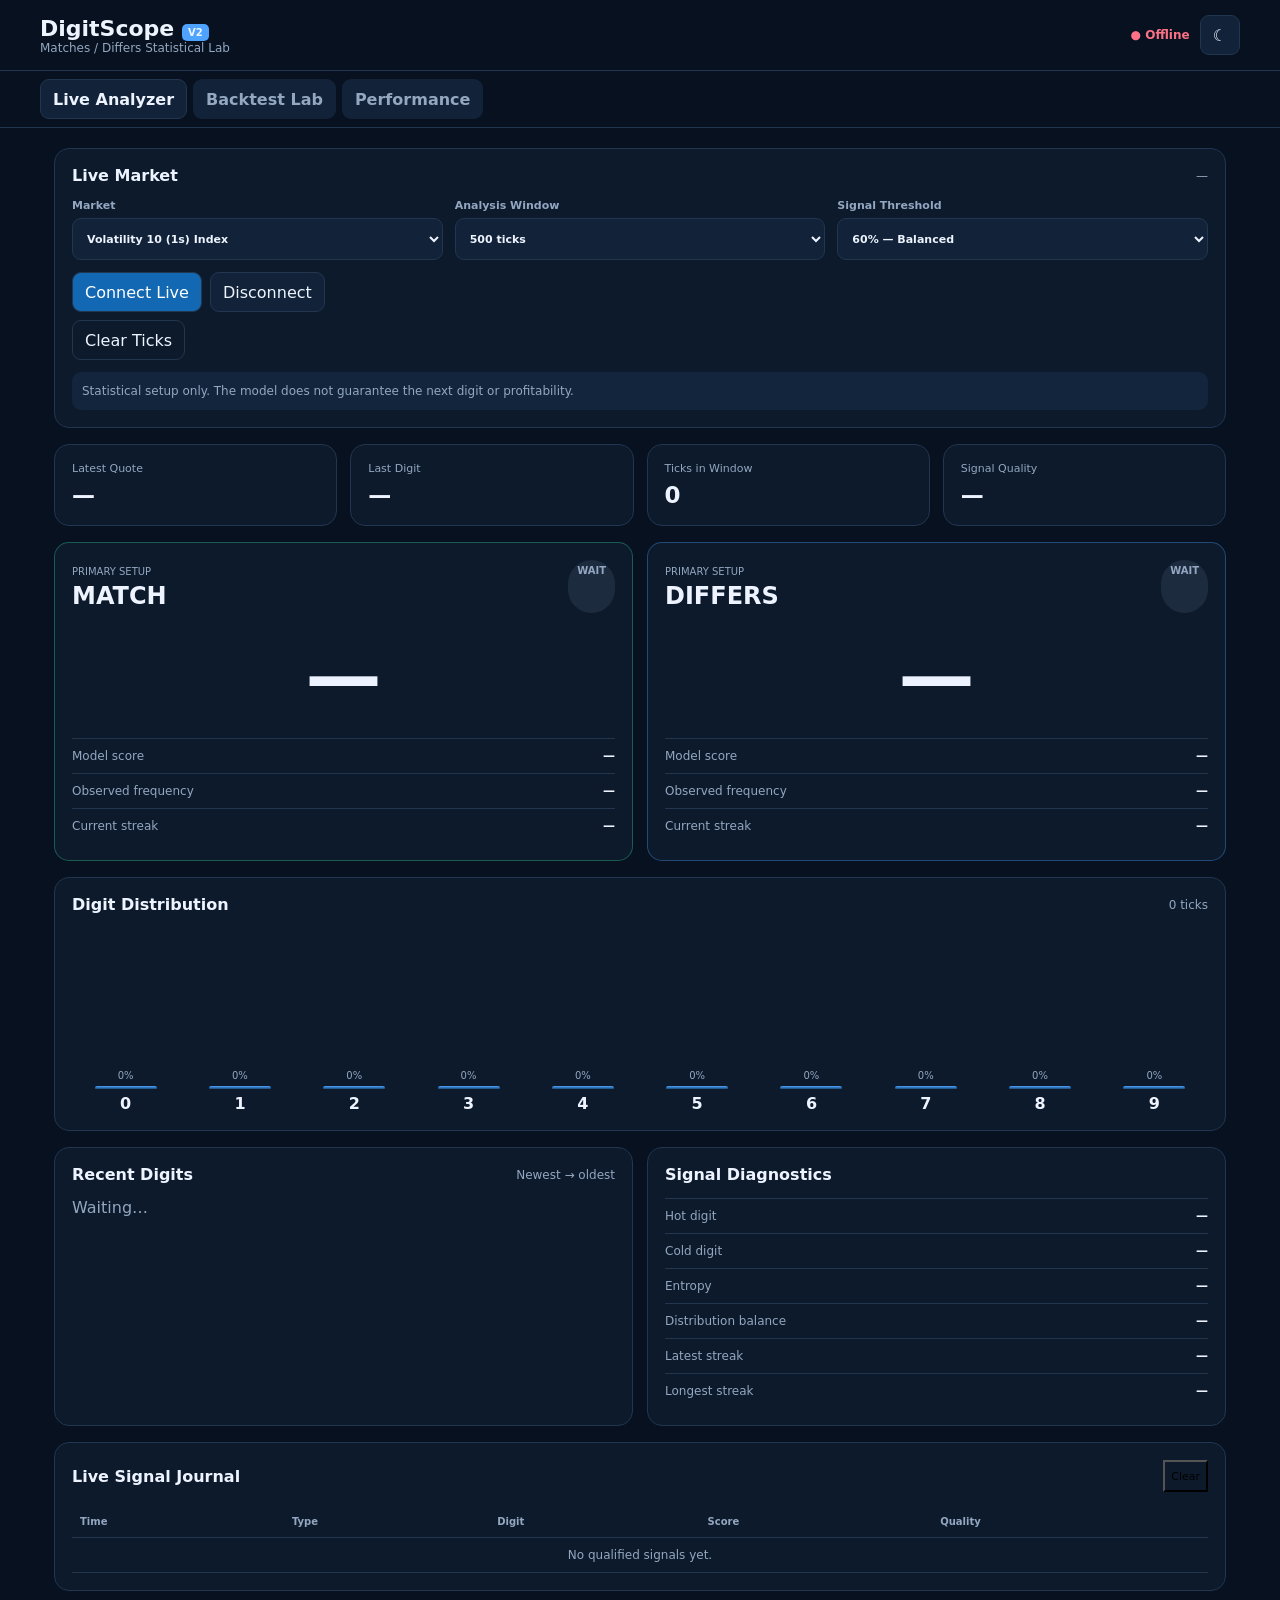
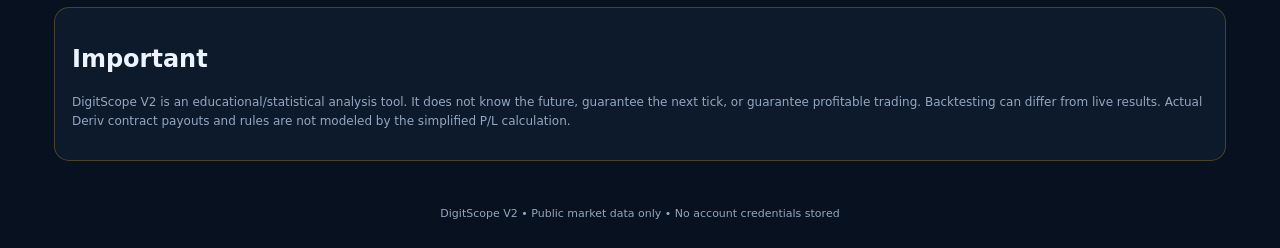
==== index.html @ 933c871c "Add files via upload" ====
<!doctype html>
<html lang="en">
<head>
<meta charset="utf-8"><meta name="viewport" content="width=device-width,initial-scale=1">
<meta name="theme-color" content="#07111f">
<link rel="manifest" href="manifest.json"><link rel="stylesheet" href="style.css">
<title>DigitScope V2 — Matches/Differs Lab</title>
</head>
<body>
<header class="topbar"><div><div class="brand">DigitScope <span>V2</span></div><div class="subtitle">Matches / Differs Statistical Lab</div></div><div class="top-actions"><span id="liveStatus" class="status offline">● Offline</span><button id="themeBtn" class="icon-btn">☾</button></div></header>
<nav class="tabs"><button class="tab active" data-tab="live">Live Analyzer</button><button class="tab" data-tab="backtest">Backtest Lab</button><button class="tab" data-tab="performance">Performance</button></nav>
<main class="container">
<section id="live" class="tab-panel active">
<div class="card"><div class="section-title"><h2>Live Market</h2><span id="tickClock">—</span></div>
<div class="controls-grid">
<label>Market<select id="symbol"><option value="1HZ10V">Volatility 10 (1s) Index</option><option value="1HZ25V">Volatility 25 (1s) Index</option><option value="1HZ50V">Volatility 50 (1s) Index</option><option value="1HZ75V">Volatility 75 (1s) Index</option><option value="1HZ100V">Volatility 100 (1s) Index</option><option value="R_10">Volatility 10 Index</option><option value="R_25">Volatility 25 Index</option><option value="R_50">Volatility 50 Index</option><option value="R_75">Volatility 75 Index</option><option value="R_100">Volatility 100 Index</option></select></label>
<label>Analysis Window<select id="liveWindow"><option value="100">100 ticks</option><option value="500" selected>500 ticks</option><option value="1000">1,000 ticks</option></select></label>
<label>Signal Threshold<select id="signalThreshold"><option value="55">55% — Exploratory</option><option value="60" selected>60% — Balanced</option><option value="65">65% — Selective</option><option value="70">70% — Strict</option></select></label>
<div class="button-row"><button id="connectBtn" class="primary">Connect Live</button><button id="disconnectBtn" class="secondary" disabled>Disconnect</button><button id="clearLiveBtn" class="ghost">Clear Ticks</button></div>
</div><div class="notice">Statistical setup only. The model does not guarantee the next digit or profitability.</div></div>
<div class="metric-grid"><div class="metric card"><span>Latest Quote</span><strong id="latestQuote">—</strong></div><div class="metric card"><span>Last Digit</span><strong id="latestDigit">—</strong></div><div class="metric card"><span>Ticks in Window</span><strong id="liveSample">0</strong></div><div class="metric card"><span>Signal Quality</span><strong id="liveQuality">—</strong></div></div>
<div class="signal-grid">
<div class="signal-card match"><div class="signal-head"><div><small>PRIMARY SETUP</small><h2>MATCH</h2></div><span id="matchBadge" class="badge neutral">WAIT</span></div><div class="signal-digit" id="matchDigit">—</div><div class="signal-stat"><span>Model score</span><b id="matchScore">—</b></div><div class="signal-stat"><span>Observed frequency</span><b id="matchFreq">—</b></div><div class="signal-stat"><span>Current streak</span><b id="matchStreak">—</b></div></div>
<div class="signal-card differs"><div class="signal-head"><div><small>PRIMARY SETUP</small><h2>DIFFERS</h2></div><span id="diffBadge" class="badge neutral">WAIT</span></div><div class="signal-digit" id="diffDigit">—</div><div class="signal-stat"><span>Model score</span><b id="diffScore">—</b></div><div class="signal-stat"><span>Observed frequency</span><b id="diffFreq">—</b></div><div class="signal-stat"><span>Current streak</span><b id="diffStreak">—</b></div></div>
</div>
<div class="card"><div class="section-title"><h2>Digit Distribution</h2><span id="distributionLabel">0 ticks</span></div><div id="digitBars" class="digit-bars"></div></div>
<div class="split"><div class="card"><div class="section-title"><h2>Recent Digits</h2><span>Newest → oldest</span></div><div id="recentDigits" class="digit-strip"></div></div>
<div class="card"><div class="section-title"><h2>Signal Diagnostics</h2></div><div class="diag-list"><div><span>Hot digit</span><b id="hotDigit">—</b></div><div><span>Cold digit</span><b id="coldDigit">—</b></div><div><span>Entropy</span><b id="entropy">—</b></div><div><span>Distribution balance</span><b id="balance">—</b></div><div><span>Latest streak</span><b id="latestStreak">—</b></div><div><span>Longest streak</span><b id="longestStreak">—</b></div></div></div></div>
<div class="card"><div class="section-title"><h2>Live Signal Journal</h2><button id="clearJournalBtn" class="ghost small">Clear</button></div><div class="table-wrap"><table><thead><tr><th>Time</th><th>Type</th><th>Digit</th><th>Score</th><th>Quality</th></tr></thead><tbody id="journalBody"></tbody></table></div></div>
</section>
<section id="backtest" class="tab-panel">
<div class="card"><div class="section-title"><h2>Backtest Lab</h2><span>Evaluate the signal logic before using real money</span></div>
<div class="controls-grid">
<label>Market<select id="btSymbol"><option value="1HZ10V">Volatility 10 (1s) Index</option><option value="1HZ25V">Volatility 25 (1s) Index</option><option value="1HZ50V">Volatility 50 (1s) Index</option><option value="1HZ75V">Volatility 75 (1s) Index</option><option value="1HZ100V">Volatility 100 (1s) Index</option><option value="R_10">Volatility 10 Index</option><option value="R_25">Volatility 25 Index</option><option value="R_50">Volatility 50 Index</option><option value="R_75">Volatility 75 Index</option><option value="R_100">Volatility 100 Index</option></select></label>
<label>Historical Ticks<select id="btCount"><option value="1000">1,000</option><option value="5000" selected>5,000</option><option value="10000">10,000</option></select></label>
<label>Lookback Window<select id="btWindow"><option value="100">100</option><option value="500" selected>500</option><option value="1000">1,000</option></select></label>
<label>Signal Threshold<select id="btThreshold"><option value="55">55%</option><option value="60" selected>60%</option><option value="65">65%</option><option value="70">70%</option></select></label>
<label>Contract Type<select id="btType"><option value="both" selected>Both</option><option value="match">MATCH only</option><option value="differs">DIFFERS only</option></select></label>
<label>Stake per signal<input id="btStake" type="number" min="0.01" step="0.01" value="1"></label>
<div class="button-row"><button id="loadHistoryBtn" class="primary">Load Historical Ticks</button><button id="runBacktestBtn" class="secondary" disabled>Run Backtest</button></div>
</div><div id="btStatus" class="notice">Load historical tick data first.</div></div>
<div class="metric-grid"><div class="metric card"><span>Signals</span><strong id="btSignals">—</strong></div><div class="metric card"><span>Wins</span><strong id="btWins">—</strong></div><div class="metric card"><span>Losses</span><strong id="btLosses">—</strong></div><div class="metric card"><span>Win Rate</span><strong id="btWinRate">—</strong></div><div class="metric card"><span>Net P/L (model)</span><strong id="btPnl">—</strong></div><div class="metric card"><span>Max Losing Streak</span><strong id="btMaxLoss">—</strong></div></div>
<div class="split"><div class="card"><div class="section-title"><h2>Equity Curve</h2><span id="equityLabel">—</span></div><canvas id="equityCanvas" width="900" height="280"></canvas></div><div class="card"><div class="section-title"><h2>Backtest Notes</h2></div><ul class="notes"><li>MATCH wins when the next tick's last digit equals the selected digit.</li><li>DIFFERS wins when the next tick's last digit is not the selected digit.</li><li>The model uses a one-tick horizon and the live ranking logic.</li><li>Model P/L is simplified and does not represent actual Deriv payout.</li><li>Past performance does not guarantee future performance.</li></ul></div></div>
<div class="card"><div class="section-title"><h2>Backtest Signal Log</h2><button id="clearBtBtn" class="ghost small">Clear</button></div><div class="table-wrap"><table><thead><tr><th>#</th><th>Type</th><th>Digit</th><th>Score</th><th>Actual</th><th>Result</th><th>Equity</th></tr></thead><tbody id="btBody"></tbody></table></div></div>
</section>
<section id="performance" class="tab-panel">
<div class="card"><div class="section-title"><h2>Performance Dashboard</h2><button id="resetPerfBtn" class="ghost small">Reset Saved Results</button></div>
<div class="metric-grid"><div class="metric card"><span>Total Backtests</span><strong id="perfRuns">0</strong></div><div class="metric card"><span>Total Signals</span><strong id="perfSignals">0</strong></div><div class="metric card"><span>Overall Wins</span><strong id="perfWins">0</strong></div><div class="metric card"><span>Overall Win Rate</span><strong id="perfRate">—</strong></div><div class="metric card"><span>Best Run</span><strong id="perfBest">—</strong></div><div class="metric card"><span>Worst Run</span><strong id="perfWorst">—</strong></div></div></div>
<div class="split"><div class="card"><div class="section-title"><h2>Latest Run Breakdown</h2></div><div class="diag-list"><div><span>Market</span><b id="perfMarket">—</b></div><div><span>Contract type</span><b id="perfType">—</b></div><div><span>Threshold</span><b id="perfThreshold">—</b></div><div><span>Signals</span><b id="perfLatestSignals">—</b></div><div><span>Win rate</span><b id="perfLatestRate">—</b></div></div></div><div class="card"><div class="section-title"><h2>Risk Review</h2></div><div id="riskReview" class="risk-box">Run a backtest to generate a risk review.</div></div></div>
<div class="card"><div class="section-title"><h2>Saved Backtest Runs</h2></div><div class="table-wrap"><table><thead><tr><th>Date</th><th>Market</th><th>Type</th><th>Window</th><th>Threshold</th><th>Signals</th><th>Win Rate</th><th>Model P/L</th></tr></thead><tbody id="runsBody"></tbody></table></div></div>
</section>
<section class="card disclaimer"><h2>Important</h2><p>DigitScope V2 is an educational/statistical analysis tool. It does not know the future, guarantee the next tick, or guarantee profitable trading. Backtesting can differ from live results. Actual Deriv contract payouts and rules are not modeled by the simplified P/L calculation.</p></section>
</main><footer>DigitScope V2 • Public market data only • No account credentials stored</footer>
<script src="app.js"></script>
</body></html>
---- style.css ----
*{box-sizing:border-box}:root{--bg:#07111f;--card:#0d1a2c;--card2:#122238;--text:#edf4ff;--muted:#93a7c0;--line:#223650;--accent:#4da3ff;--green:#35d399;--red:#fb7185;--yellow:#fbbf24}body{margin:0;background:var(--bg);color:var(--text);font-family:Inter,system-ui,sans-serif;min-height:100vh}.topbar{position:sticky;top:0;z-index:20;display:flex;justify-content:space-between;align-items:center;padding:15px max(14px,calc((100% - 1200px)/2));background:var(--bg);border-bottom:1px solid var(--line)}.brand{font-size:22px;font-weight:900}.brand span{font-size:10px;background:var(--accent);padding:3px 6px;border-radius:5px}.subtitle,.section-title span{font-size:12px;color:var(--muted)}.top-actions{display:flex;gap:10px;align-items:center}.status{font-size:12px;font-weight:800}.online{color:var(--green)}.offline{color:var(--red)}button,select,input{font:inherit}.icon-btn,.tab,.button-row button{border:1px solid var(--line);border-radius:9px;background:var(--card2);color:var(--text);min-height:40px;padding:0 12px;cursor:pointer}.tabs{display:flex;gap:6px;position:sticky;top:69px;z-index:19;padding:8px max(14px,calc((100% - 1200px)/2));background:var(--bg);border-bottom:1px solid var(--line);overflow:auto}.tab{border-color:transparent;color:var(--muted);font-weight:800}.tab.active{border-color:var(--line);color:var(--text)}.container{max-width:1200px;margin:auto;padding:20px 14px}.tab-panel{display:none}.tab-panel.active{display:block}.card,.signal-card{background:var(--card);border:1px solid var(--line);border-radius:15px;padding:17px;margin-bottom:16px}.section-title{display:flex;justify-content:space-between;align-items:center;gap:10px;margin-bottom:14px}.section-title h2{font-size:16px;margin:0}.controls-grid{display:grid;grid-template-columns:repeat(3,1fr);gap:12px}.controls-grid label{display:flex;flex-direction:column;gap:6px;color:var(--muted);font-size:11px;font-weight:700}.controls-grid select,.controls-grid input{min-height:42px;background:var(--card2);border:1px solid var(--line);border-radius:9px;color:var(--text);padding:0 10px}.button-row{display:flex;gap:8px;align-items:end;flex-wrap:wrap}.primary{background:#1268b2!important;color:#fff!important}.notice{margin-top:12px;padding:10px;border-radius:9px;background:rgba(77,163,255,.08);color:var(--muted);font-size:12px;line-height:1.5}.metric-grid{display:grid;grid-template-columns:repeat(4,1fr);gap:13px}.metric span{display:block;color:var(--muted);font-size:11px}.metric strong{display:block;font-size:23px;margin-top:7px}.signal-grid,.split{display:grid;grid-template-columns:1fr 1fr;gap:14px}.signal-card.match{border-color:rgba(53,211,153,.35)}.signal-card.differs{border-color:rgba(77,163,255,.35)}.signal-head{display:flex;justify-content:space-between}.signal-head small{color:var(--muted);font-size:10px}.signal-head h2{margin:3px 0}.signal-digit{text-align:center;font-size:76px;font-weight:900;margin:18px}.badge{padding:5px 9px;border-radius:99px;font-size:10px;font-weight:900}.badge.good{background:rgba(53,211,153,.12);color:var(--green)}.badge.warn{background:rgba(251,191,36,.12);color:var(--yellow)}.badge.neutral{background:rgba(147,167,192,.12);color:var(--muted)}.signal-stat,.diag-list div{display:flex;justify-content:space-between;padding:10px 0;border-top:1px solid var(--line);font-size:12px}.signal-stat span,.diag-list span{color:var(--muted)}.digit-bars{display:grid;grid-template-columns:repeat(10,1fr);gap:7px;align-items:end;height:185px}.bar-wrap{height:100%;display:flex;flex-direction:column;justify-content:end;align-items:center;gap:5px}.bar{width:100%;max-width:62px;background:linear-gradient(180deg,var(--accent),#174b79);border-radius:7px 7px 3px 3px;min-height:3px}.bar-label{font-weight:900}.bar-pct{font-size:10px;color:var(--muted)}.digit-strip{display:flex;flex-wrap:wrap;gap:6px;max-height:220px;overflow:auto}.digit-pill{width:33px;height:33px;display:grid;place-items:center;border-radius:8px;border:1px solid var(--line);background:var(--card2);font-weight:900}.digit-pill.latest{border-color:var(--accent)}.table-wrap{overflow:auto}table{width:100%;border-collapse:collapse;min-width:620px;font-size:12px}th,td{text-align:left;padding:10px 8px;border-bottom:1px solid var(--line)}th{color:var(--muted);font-size:10px}.empty{text-align:center;color:var(--muted)}.small{min-height:32px!important;font-size:11px}.ghost{background:transparent!important}.notes,.risk-box,.disclaimer p{color:var(--muted);font-size:12px;line-height:1.6}canvas{width:100%;height:280px;background:var(--card2);border-radius:9px}.disclaimer{border-color:rgba(251,191,36,.25)}footer{text-align:center;color:var(--muted);font-size:11px;padding:10px 14px 28px}@media(max-width:850px){.controls-grid,.metric-grid{grid-template-columns:1fr 1fr}.split{grid-template-columns:1fr}}@media(max-width:560px){.controls-grid,.signal-grid,.metric-grid{grid-template-columns:1fr}.status{display:none}.button-row button{flex:1}.card,.signal-card{padding:13px}.signal-digit{font-size:64px}.digit-bars{height:150px}}
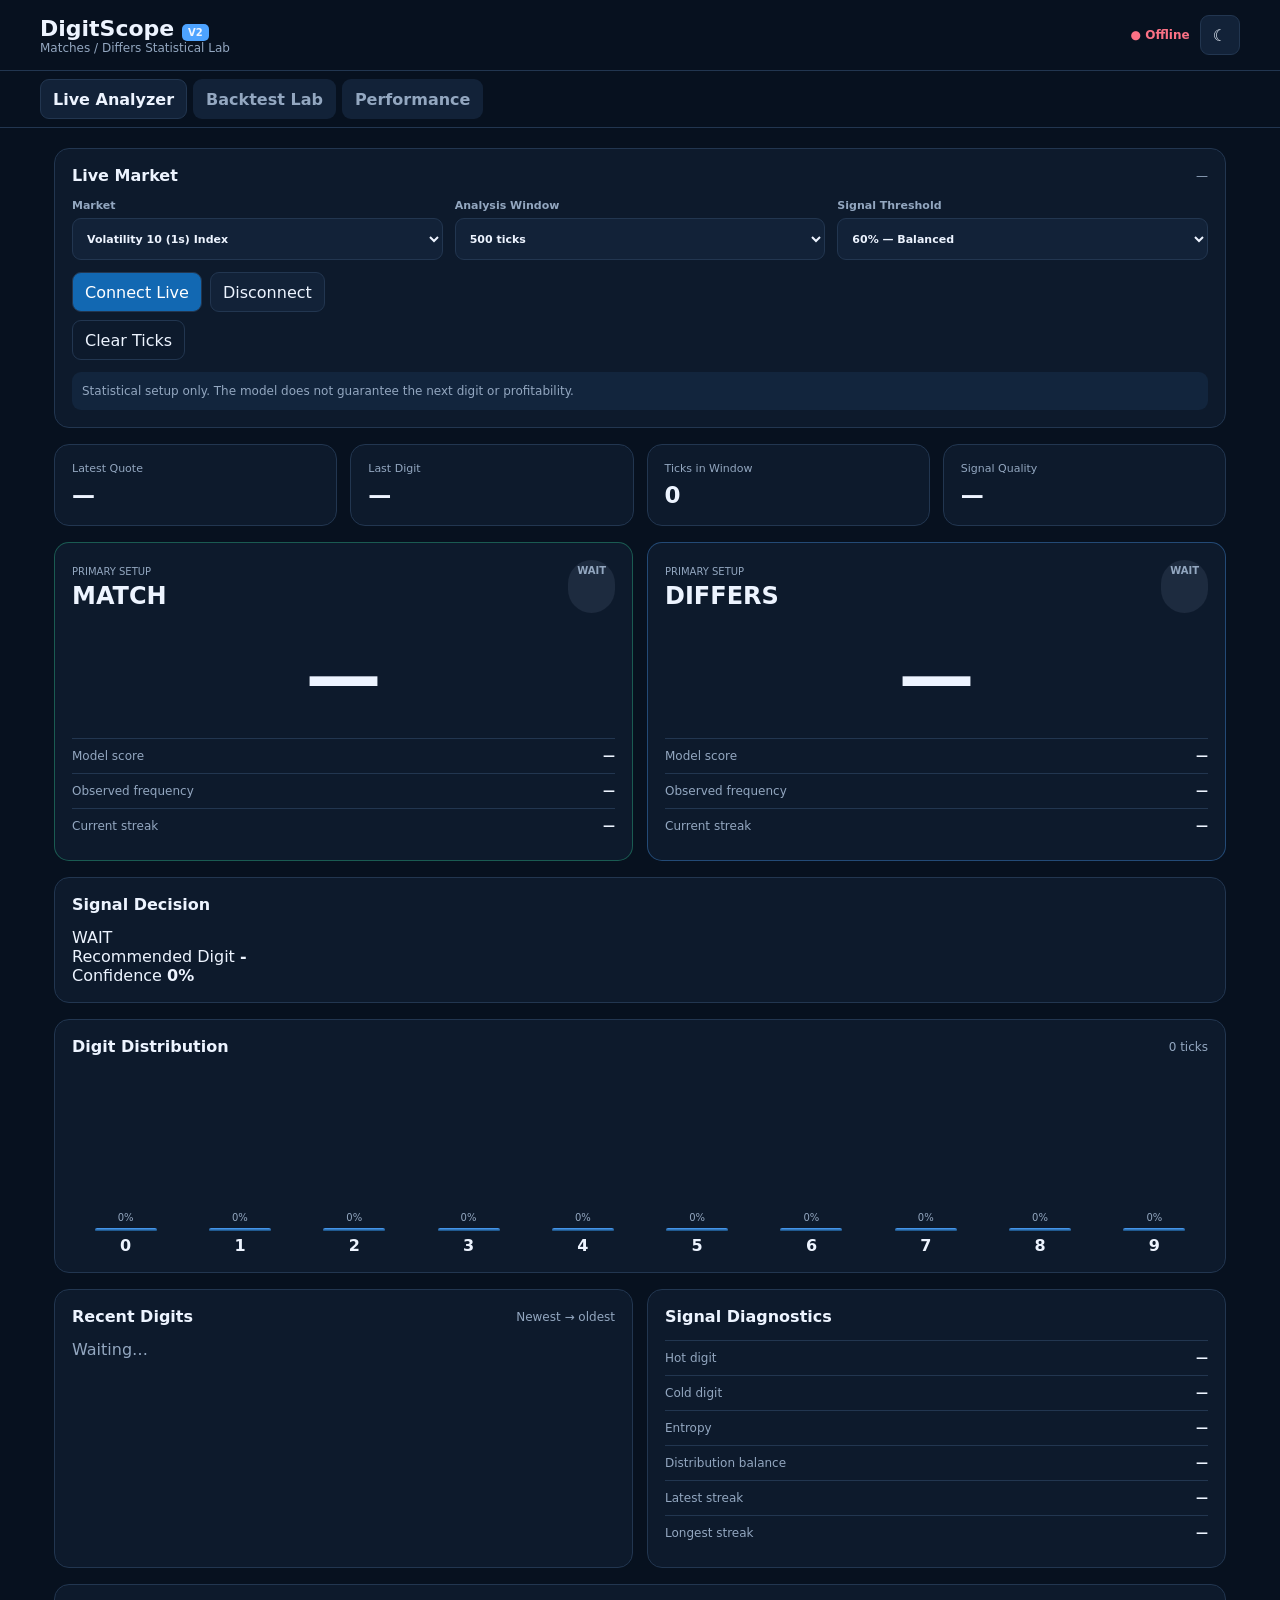
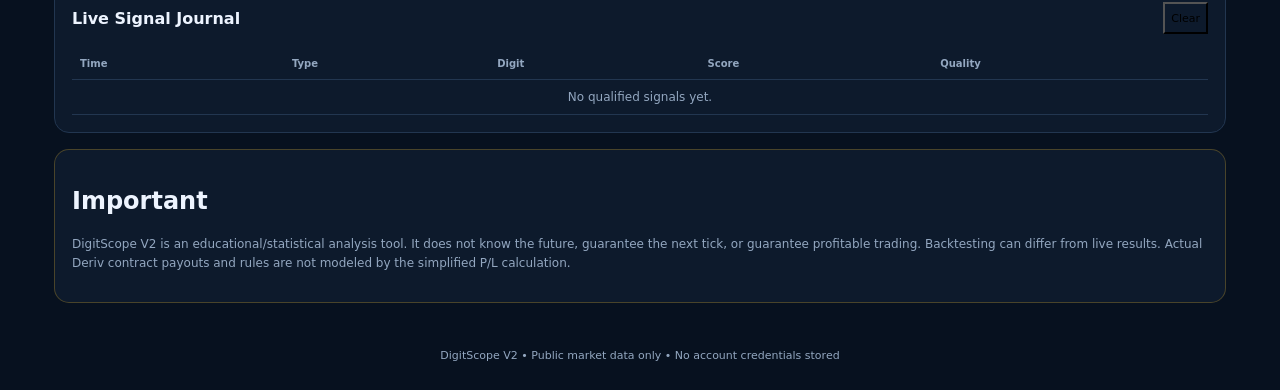
==== commit 05fef247: "Add Signal Decision Card Added signal decision and diagnostics sections to the layout." ====
--- a/index.html
+++ b/index.html
@@ -22,6 +22,28 @@
 <div class="signal-grid">
 <div class="signal-card match"><div class="signal-head"><div><small>PRIMARY SETUP</small><h2>MATCH</h2></div><span id="matchBadge" class="badge neutral">WAIT</span></div><div class="signal-digit" id="matchDigit">—</div><div class="signal-stat"><span>Model score</span><b id="matchScore">—</b></div><div class="signal-stat"><span>Observed frequency</span><b id="matchFreq">—</b></div><div class="signal-stat"><span>Current streak</span><b id="matchStreak">—</b></div></div>
 <div class="signal-card differs"><div class="signal-head"><div><small>PRIMARY SETUP</small><h2>DIFFERS</h2></div><span id="diffBadge" class="badge neutral">WAIT</span></div><div class="signal-digit" id="diffDigit">—</div><div class="signal-stat"><span>Model score</span><b id="diffScore">—</b></div><div class="signal-stat"><span>Observed frequency</span><b id="diffFreq">—</b></div><div class="signal-stat"><span>Current streak</span><b id="diffStreak">—</b></div></div>
+</div><div class="card decision-card">
+
+    <div class="section-title">
+        <h2>Signal Decision</h2>
+    </div>
+
+    <div id="signalAction" class="decision-action">
+        WAIT
+    </div>
+
+    <div class="decision-info">
+        <div>
+            <span>Recommended Digit</span>
+            <strong id="signalDigit">-</strong>
+        </div>
+
+        <div>
+            <span>Confidence</span>
+            <strong id="signalConfidence">0%</strong>
+        </div>
+    </div>
+
 </div>
 <div class="card"><div class="section-title"><h2>Digit Distribution</h2><span id="distributionLabel">0 ticks</span></div><div id="digitBars" class="digit-bars"></div></div>
 <div class="split"><div class="card"><div class="section-title"><h2>Recent Digits</h2><span>Newest → oldest</span></div><div id="recentDigits" class="digit-strip"></div></div>
@@ -52,4 +74,4 @@
 <section class="card disclaimer"><h2>Important</h2><p>DigitScope V2 is an educational/statistical analysis tool. It does not know the future, guarantee the next tick, or guarantee profitable trading. Backtesting can differ from live results. Actual Deriv contract payouts and rules are not modeled by the simplified P/L calculation.</p></section>
 </main><footer>DigitScope V2 • Public market data only • No account credentials stored</footer>
 <script src="app.js"></script>
-</body></html>+</body></html>
